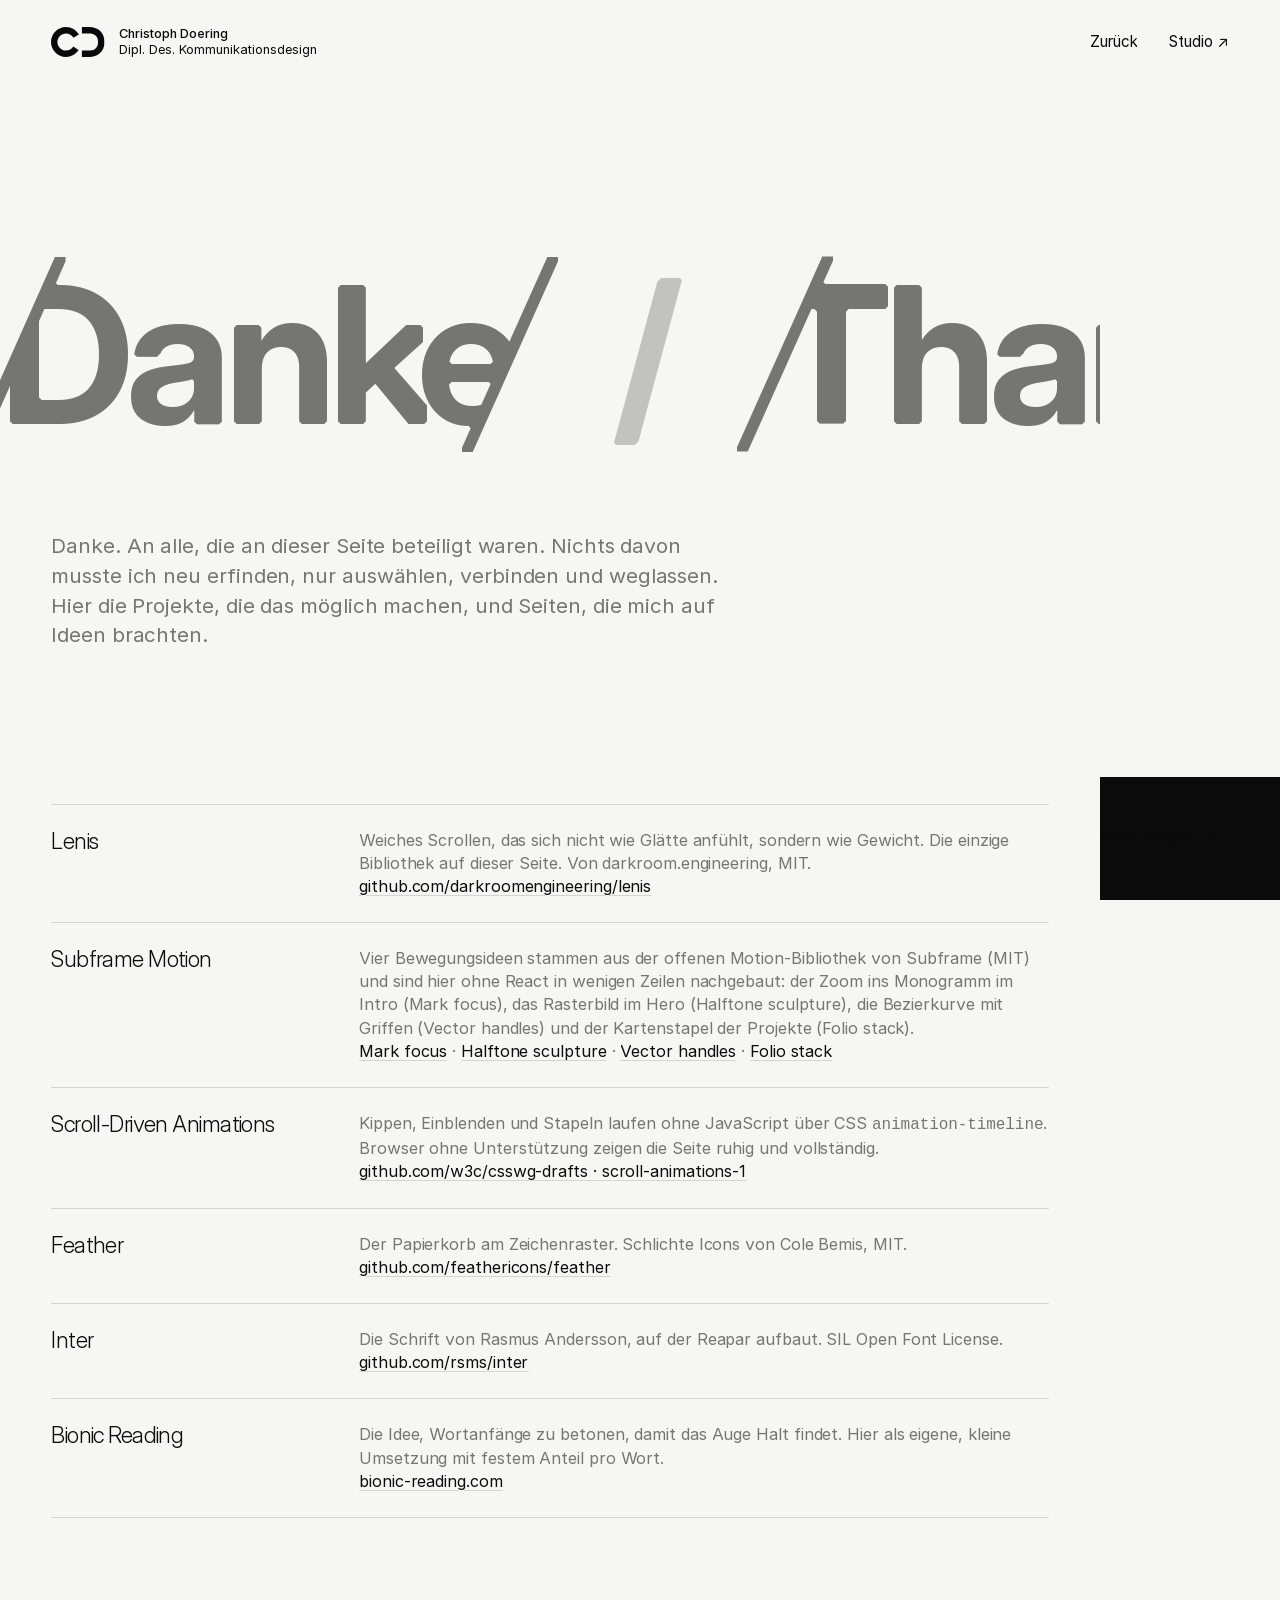
==== danke.html @ cfeb6ae7 "Web-Visitenkarte christophdoering.de: erster Stand Statische Seite mit Reapar (Display Bold/SemiBold" ====
<!doctype html>
<html lang="de">
<head>
  <meta charset="utf-8">
  <meta name="viewport" content="width=device-width, initial-scale=1">
  <title>Danke – Christoph Döring</title>
  <meta name="description" content="Werkzeuge, Bibliotheken und Inspiration hinter christophdoering.de.">
  <meta name="theme-color" content="#f6f6f3" media="(prefers-color-scheme: light)">
  <meta name="theme-color" content="#0b0b0b" media="(prefers-color-scheme: dark)">
  <link rel="stylesheet" href="css/fonts.css">
  <link rel="stylesheet" href="css/style.css">
</head>
<body>
  <svg class="defs"><symbol id="cd" viewBox="0 0 418 234"><path d="M173.371 151.906C161.615 170.936 140.637 183.671 116.699 183.671C79.9328 183.671 50.0132 153.706 50.0132 116.864C50.0132 80.0494 79.9328 50.0874 116.699 50.0874C141.711 50.0874 163.518 63.9612 174.933 84.3982L217.835 58.6279C197.64 23.6249 159.899 0 116.699 0C52.3485 0 0 52.4286 0 116.864C0 181.311 52.3485 233.737 116.699 233.737C157.965 233.737 194.266 212.185 215.04 179.739L173.371 151.906ZM417.392 116.864C417.392 197.606 358.778 233.737 300.682 233.737H241.079V183.671H300.682C320.728 183.671 367.381 177.171 367.381 116.864C367.381 56.59 320.728 50.0874 300.682 50.0874H241.079V0H300.682C358.778 0 417.392 36.1419 417.392 116.864Z" fill-rule="evenodd" clip-rule="evenodd"/></symbol></svg>

  <div class="cursor" aria-hidden="true"></div>

  <header class="top">
    <a class="mark" href="./"><svg class="logo" aria-hidden="true"><use href="#cd"/></svg><span class="wordmark"><b>Christoph Doering</b><br>Dipl. Des. Kommunikationsdesign</span></a>
    <nav aria-label="Hauptnavigation">
      <a class="lnk" href="./"><span data-text="Zurück">Zurück</span></a>
      <a class="lnk" href="https://kbdkf.de" rel="noopener"><span data-text="Studio ↗">Studio ↗</span></a>
    </nav>
  </header>

  <main class="page thanks">
    <h1 class="sr">Danke</h1>
    <div class="marquee" aria-hidden="true">
      <div class="track giant">
        <span>Danke</span><span>Thank you</span><span>Grazie</span><span>Merci</span><span>Gracias</span><span>Obrigado</span><span>Dank je</span><span>Tack</span>
      </div>
    </div>
    <p class="lede">Danke. An alle, die an dieser Seite beteiligt waren. Nichts davon musste ich neu erfinden, nur auswählen, verbinden und weglassen. Hier die Projekte, die das möglich machen, und Seiten, die mich auf Ideen brachten.</p>

    <ul class="credits">
      <li>
        <h3 class="thin">Lenis</h3>
        <div>
          <p>Weiches Scrollen, das sich nicht wie Glätte anfühlt, sondern wie Gewicht. Die einzige Bibliothek auf dieser Seite. Von darkroom.engineering, MIT.</p>
          <p><a class="u" href="https://github.com/darkroomengineering/lenis" rel="noopener">github.com/darkroomengineering/lenis</a></p>
        </div>
      </li>
      <li>
        <h3 class="thin">Subframe Motion</h3>
        <div>
          <p>Vier Bewegungsideen stammen aus der offenen Motion-Bibliothek von Subframe (MIT) und sind hier ohne React in wenigen Zeilen nachgebaut: der Zoom ins Monogramm im Intro (Mark focus), das Rasterbild im Hero (Halftone sculpture), die Bezierkurve mit Griffen (Vector handles) und der Kartenstapel der Projekte (Folio stack).</p>
          <p>
            <a class="u" href="https://www.subframe.com/motion/mark-focus" rel="noopener">Mark focus</a> ·
            <a class="u" href="https://www.subframe.com/motion/halftone-sculpture" rel="noopener">Halftone sculpture</a> ·
            <a class="u" href="https://www.subframe.com/motion/vector-handles" rel="noopener">Vector handles</a> ·
            <a class="u" href="https://www.subframe.com/motion/folio-stack" rel="noopener">Folio stack</a>
          </p>
        </div>
      </li>
      <li>
        <h3 class="thin">Scroll-Driven Animations</h3>
        <div>
          <p>Kippen, Einblenden und Stapeln laufen ohne JavaScript über CSS <code>animation-timeline</code>. Browser ohne Unterstützung zeigen die Seite ruhig und vollständig.</p>
          <p><a class="u" href="https://github.com/w3c/csswg-drafts/tree/main/scroll-animations-1" rel="noopener">github.com/w3c/csswg-drafts · scroll-animations-1</a></p>
        </div>
      </li>
      <li>
        <h3 class="thin">Feather</h3>
        <div>
          <p>Der Papierkorb am Zeichenraster. Schlichte Icons von Cole Bemis, MIT.</p>
          <p><a class="u" href="https://github.com/feathericons/feather" rel="noopener">github.com/feathericons/feather</a></p>
        </div>
      </li>
      <li>
        <h3 class="thin">Inter</h3>
        <div>
          <p>Die Schrift von Rasmus Andersson, auf der Reapar aufbaut. SIL Open Font License.</p>
          <p><a class="u" href="https://github.com/rsms/inter" rel="noopener">github.com/rsms/inter</a></p>
        </div>
      </li>
      <li>
        <h3 class="thin">Bionic Reading</h3>
        <div>
          <p>Die Idee, Wortanfänge zu betonen, damit das Auge Halt findet. Hier als eigene, kleine Umsetzung mit festem Anteil pro Wort.</p>
          <p><a class="u" href="https://bionic-reading.com" rel="noopener">bionic-reading.com</a></p>
        </div>
      </li>
    </ul>

  </main>

  <footer class="foot inv">
    <p class="line" style="padding-top: var(--gutter)"><span>© 2026 Christoph Döring</span><span><a class="u" href="https://kbdkf.de/impressum.html" rel="noopener">Impressum</a> · <a class="u" href="https://kbdkf.de/datenschutz.html" rel="noopener">Datenschutz</a></span></p>
  </footer>

  <script src="js/main.js"></script>
</body>
</html>
---- css/fonts.css ----
/* Reapar — Inter 4.1 mit abgekanteten Ecken, von Christoph Döring. SIL OFL 1.1 */

@font-face {
  font-family: "Reapar Display";
  font-weight: 700;
  font-display: swap;
  src: url("../fonts/ReaparDisplay-Bold.woff2") format("woff2");
}
@font-face {
  font-family: "Reapar Display";
  font-weight: 600;
  font-display: swap;
  src: url("../fonts/ReaparDisplay-SemiBold.woff2") format("woff2");
}
@font-face {
  font-family: "Reapar Display";
  font-weight: 300;
  font-display: swap;
  src: url("../fonts/ReaparDisplay-Light.woff2") format("woff2");
}
@font-face {
  font-family: "Reapar";
  font-weight: 400;
  font-display: swap;
  src: url("../fonts/Reapar-Regular.woff2") format("woff2");
}
@font-face {
  font-family: "Reapar";
  font-weight: 500;
  font-display: swap;
  src: url("../fonts/Reapar-Medium.woff2") format("woff2");
}
/* Uniwidth: alle Gewichte gleich breit, Gewichtswechsel ohne Umbruch */
@font-face {
  font-family: "Reapar Uniwidth";
  font-weight: 300;
  font-display: swap;
  src: url("../fonts/ReaparUniwidth-Light.woff2") format("woff2");
}
@font-face {
  font-family: "Reapar Uniwidth";
  font-weight: 700;
  font-display: swap;
  src: url("../fonts/ReaparUniwidth-Bold.woff2") format("woff2");
}
---- css/style.css ----
/* christophdoering.de — Schwarz, Weiß, Reapar. Hell und dunkel folgen dem System. */

:root {
  color-scheme: light dark;
  --ink: light-dark(#0b0b0b, #f2f2ee);
  --paper: light-dark(#f6f6f3, #0b0b0b);
  --mute: color-mix(in oklab, var(--ink) 55%, transparent);
  --line: color-mix(in oklab, var(--ink) 14%, transparent);
  --gutter: clamp(16px, 4vw, 56px);
  --block: clamp(80px, 12vw, 180px);
  --display: "Reapar Display", "Inter", system-ui, sans-serif;
  --text: "Reapar", "Inter", system-ui, sans-serif;
  --uni: "Reapar Uniwidth", "Reapar", "Inter", system-ui, sans-serif;
  --slash: "ss13" 1; /* Reapar: Schrägstrich am ersten und letzten Buchstaben */
  --ease: cubic-bezier(0.76, 0, 0.24, 1);
  --out: cubic-bezier(0.16, 1, 0.3, 1);
}

* { box-sizing: border-box; }
html { background: var(--paper); color: var(--ink); -webkit-text-size-adjust: 100%; }
html:has(.intro) { overflow: hidden; }

body {
  margin: 0;
  font: 400 clamp(16px, 1.1vw, 19px) / 1.45 var(--text);
  letter-spacing: -0.005em;
  font-feature-settings: "ss09" 1; /* Reapar: Quadrat-Enden */
  -webkit-font-smoothing: antialiased;
}
a { color: inherit; text-decoration: none; }
p, h1, h2, h3, ul { margin: 0; }
h1, h2, h3 { font-weight: 700; }
ul { padding: 0; list-style: none; }

/* Typo-Rollen */
.giant {
  font-family: var(--display);
  font-weight: 700;
  font-feature-settings: "ss09" 1, var(--slash);
  line-height: 0.88;
  letter-spacing: -0.045em;
}
.thin {
  font-family: var(--display);
  font-weight: 300;
  line-height: 1.05;
  letter-spacing: -0.025em;
}
.label { font-size: 0.85rem; color: var(--mute); margin-bottom: 1.5rem; }
.sr { position: absolute; width: 1px; height: 1px; overflow: hidden; clip-path: inset(50%); }
.u {
  text-decoration: underline 1px var(--line);
  text-underline-offset: 0.18em;
  transition: text-decoration-color 0.3s;
  &:hover { text-decoration-color: currentColor; }
}

main { position: relative; z-index: 1; background: var(--paper); }

/* Inverse Abschnitte */
.inv { background: var(--ink); color: var(--paper); }

/* Link mit Slide-Hover: Text hebt sich, Kopie rückt nach */
.lnk {
  display: inline-block; overflow: hidden; vertical-align: top;
  > span {
    position: relative; display: inline-block;
    transition: transform 0.5s var(--ease);
    &::after { content: attr(data-text); position: absolute; left: 0; top: 100%; }
  }
  &:hover > span { transform: translateY(-100%); }
}

/* Weich einblenden, scroll-gebunden */
@supports (animation-timeline: view()) {
  .rise {
    animation: rise linear both;
    animation-timeline: view();
    animation-range: entry 10% entry 60%;
  }
}
@keyframes rise { from { opacity: 0; translate: 0 20%; filter: blur(10px); } }
@keyframes blur-in { from { opacity: 0; translate: 0 20%; filter: blur(10px); } }
@keyframes drift { to { transform: translateX(var(--drift, -5%)); } }

/* ---------- Intro: Logo erscheint, dann Zoom in den Stamm des D (Mark Focus) ---------- */
.defs { position: absolute; width: 0; height: 0; }
.logo { display: block; fill: currentColor; aspect-ratio: 418 / 234; }
.intro {
  position: fixed; inset: 0; z-index: 50;
  display: grid; place-items: center;
  background: var(--ink); color: var(--paper);
  animation: intro-out 0.8s var(--ease) 2.7s both;
  .logo {
    width: clamp(140px, 32vw, 380px);
    transform-origin: center;
    animation: logo-in 1s var(--out) 0.2s both, logo-zoom 1.4s var(--ease) 2s both;
  }
}
@keyframes logo-in { from { opacity: 0; translate: 0 24px; } }
@keyframes logo-zoom { to { scale: 40; } }
@keyframes intro-out { to { opacity: 0; visibility: hidden; } }

/* ---------- Cursor ---------- */
.cursor {
  position: fixed; left: -7px; top: -7px; z-index: 60;
  width: 14px; height: 14px; border-radius: 50%;
  background: #fff; mix-blend-mode: difference;
  pointer-events: none; opacity: 0;
  translate: var(--x, 0) var(--y, 0);
  transition: scale 0.35s var(--ease), opacity 0.3s;
  &.is-on { opacity: 1; }
  &.is-link { scale: 4.5; }
  @media (hover: none), (pointer: coarse) { display: none; }
}

/* ---------- Kopf ---------- */
.top {
  position: fixed; z-index: 40; inset: 0 0 auto;
  display: flex; justify-content: space-between; align-items: center;
  padding: clamp(14px, 2vw, 28px) var(--gutter);
  mix-blend-mode: difference; color: #fff;
  .mark { display: flex; align-items: center; gap: 0.9em; }
  .logo { height: clamp(22px, 2.6vw, 30px); }
  .wordmark {
    font-size: 0.8rem; line-height: 1.25; letter-spacing: 0;
    animation: fade-in 0.8s var(--out) both, fade linear both; /* nach dem Intro ein, beim Scrollen aus */
    animation-timeline: auto, scroll();
    animation-range: normal, 0 300px;
    b { font-weight: 500; }
    @media (width < 640px) { display: none; }
  }
  nav { display: flex; gap: clamp(16px, 2.5vw, 40px); font-size: 0.95rem; }
}

/* ---------- Hero mit Halftone-Raster ---------- */
.hero {
  position: relative; isolation: isolate;
  min-height: 100svh;
  display: flex; flex-direction: column; justify-content: flex-end;
  padding: 0 var(--gutter) var(--gutter);
  perspective: 1200px;
  canvas { position: absolute; inset: 0; z-index: -1; width: 100%; height: 100%; }
  h1 {
    display: flex; flex-direction: column; align-items: flex-start;
    transform-origin: 50% 100%;
    > .giant { font-size: clamp(2.8rem, 10vw, 13rem); line-height: 1; }
    > .giant + .giant { padding-left: 0.42em; --drift: 5%; }
    .hero__name {
      font: 300 clamp(1.4rem, 2.6vw, 2.6rem) / 1.1 var(--display);
      letter-spacing: -0.02em; margin-bottom: 0.6em;
    }
  }
  .line { animation: blur-in 1s cubic-bezier(0.215, 0.61, 0.355, 1) calc(var(--d, 0s) + var(--i) * 0.1s) both; }
  @supports (animation-timeline: view()) {
    h1 > .giant {
      animation: blur-in 1s cubic-bezier(0.215, 0.61, 0.355, 1) calc(var(--d, 0s) + var(--i) * 0.1s) both, drift linear both;
      animation-timeline: auto, view();
      animation-range: normal, exit 0% exit 100%;
    }
  }
  .meta {
    display: flex; justify-content: space-between; align-items: flex-end;
    margin-top: clamp(24px, 4vw, 56px); padding-top: 1rem;
    border-top: 1px solid var(--line); color: var(--mute);
    .label { margin: 0; }
  }
  @supports (animation-timeline: view()) {
    h1 { animation: tilt linear both; }
    .meta { animation: fade linear both; }
    h1, .meta { animation-timeline: view(); animation-range: exit 0% exit 100%; }
  }
}
html:has(.intro) .hero .line { --d: 2.6s; }
html:has(.intro) .wordmark { animation-delay: 3.2s; }
@keyframes fade-in { from { opacity: 0; } }
@keyframes tilt { to { transform: rotateX(38deg) translate3d(0, -60px, -200px); opacity: 0; } }
@keyframes fade { 60%, to { opacity: 0; } }

/* ---------- Lesetext: Wörter werden aktiv, Wortanfänge fett (Bionic) ---------- */
.reading {
  height: 220vh;
  > div {
    position: sticky; top: 0; min-height: 100svh;
    display: grid; place-items: center; padding: 0 var(--gutter);
  }
  p {
    font: 300 clamp(1.5rem, 3.6vw, 3.6rem) / 1.18 var(--uni);
    letter-spacing: -0.02em; max-width: 24em; text-wrap: pretty;
  }
  .word { display: inline-block; opacity: 0.22; transition: opacity 0.4s; }
  .word b { font-weight: 300; }
  .word.is-on { opacity: 1; b { font-weight: 700; } }
}

/* ---------- Zwei Rollen ---------- */
.roles {
  display: grid; grid-template-columns: repeat(auto-fit, minmax(min(100%, 380px), 1fr));
  gap: clamp(40px, 6vw, 120px);
  padding: var(--block) var(--gutter);
  border-top: 1px solid var(--line);
  h2 { font-size: clamp(1.7rem, 3.2vw, 3.2rem); margin-bottom: 1.25rem; }
  p:not(.label) { max-width: 36em; color: var(--mute); }
}

/* ---------- Folio-Stapel: Karten bleiben kleben und treten zurück ---------- */
.folios {
  padding: var(--block) var(--gutter) 0;
  > h2 { font-size: clamp(3rem, 10vw, 11rem); margin-bottom: clamp(40px, 6vw, 90px); }
  .slot { height: 120vh; view-timeline: --slot block; }
  .slot:last-child { height: auto; padding-bottom: var(--block); }
  .folio {
    position: sticky; top: 10vh;
    min-height: 80vh;
    display: grid; grid-template-rows: auto 1fr auto;
    gap: 2rem; padding: clamp(24px, 3vw, 48px);
    background: var(--paper); color: var(--ink);
    border: 1px solid var(--line);
    transform-origin: 50% 0;
    .num { font-size: 0.78rem; color: var(--mute); }
    h3 { font-size: clamp(2.4rem, 7vw, 7rem); align-self: end; }
    p:not(.num):not(.tags) { max-width: 30em; color: var(--mute); font-size: clamp(1rem, 1.4vw, 1.3rem); }
    .tags { font-size: 0.85rem; color: var(--mute); }
    footer { display: flex; justify-content: space-between; align-items: end; gap: 2rem; flex-wrap: wrap; }
  }
  @supports (animation-timeline: view()) {
    .slot:not(:last-child) .folio {
      animation: recede linear both;
      animation-timeline: --slot;
      animation-range: exit 0% exit 100%;
    }
  }
}
@keyframes recede { to { scale: 0.92; opacity: 0.2; filter: blur(2px); } }

/* ---------- Leistungen und Expertise: Wörter als Tabs, immer ein Beispiel sichtbar ---------- */
.skills {
  padding: var(--block) var(--gutter);
  .tabs {
    display: flex; flex-wrap: wrap; gap: 0.2em 0.5em;
    font: 600 clamp(1.8rem, 4vw, 4.5rem) / 1.05 var(--display);
    letter-spacing: -0.03em;
    li + li::before { content: "/"; margin-right: 0.5em; color: var(--line); }
    button {
      all: unset; cursor: pointer; color: var(--mute); transition: color 0.3s;
      &:hover, &:focus-visible { color: var(--ink); }
      &[aria-selected="true"] { color: var(--ink); }
    }
  }
  .panel {
    display: grid; grid-template-columns: repeat(auto-fit, minmax(min(100%, 360px), 1fr));
    gap: var(--gutter); align-items: start;
    margin-top: clamp(32px, 5vw, 72px); padding-top: 1.5rem; border-top: 1px solid var(--line);
    p { max-width: 32em; color: var(--mute); font-size: clamp(1rem, 1.4vw, 1.3rem); }
    small { display: block; margin-top: 1.5rem; font-size: 0.85rem; }
    &[hidden] { display: none; }
  }
  .sample { position: relative; aspect-ratio: 1; max-width: 480px; }
  .sample > svg { width: 100%; height: 100%; display: block; touch-action: none; overflow: visible; }
  /* Bezier (Vector handles) */
  .path { fill: none; stroke: currentColor; stroke-width: 10; stroke-linecap: square; }
  .arm { stroke: var(--mute); stroke-width: 1; stroke-dasharray: 3 3; }
  .anchor { fill: currentColor; }
  .handle {
    fill: var(--paper); stroke: currentColor; stroke-width: 1.5; cursor: grab; transition: r 0.2s;
    &:hover, &:focus-visible { r: 14; outline: none; }
    &:active { cursor: grabbing; }
  }
  /* Zeichenraster */
  .grid {
    .cell { fill: none; stroke: var(--line); stroke-width: 0.75; }
    .stroke { fill: none; stroke: currentColor; stroke-width: 1.25; stroke-linecap: square; stroke-linejoin: miter; }
    .dot { fill: var(--paper); stroke: var(--mute); stroke-width: 0.75; cursor: crosshair; transition: r 0.15s; r: 2.2; }
    .dot:hover { r: 4; stroke: currentColor; }
    .dot.on { fill: currentColor; stroke: currentColor; }
    .dot.arc { fill: var(--paper); stroke: currentColor; stroke-width: 1.5; }
  }
  .clear {
    position: absolute; right: 0; top: -44px; width: 36px; height: 36px; padding: 8px;
    background: none; border: 0; color: var(--mute); cursor: pointer;
    &:hover { color: var(--ink); }
  }
}

/* ---------- Kontakt ---------- */
.contact {
  padding: var(--block) var(--gutter);
  border-top: 1px solid var(--line);
  .mail {
    display: inline-block;
    font-feature-settings: "ss09" 1; /* ohne Schrägstriche, sonst zerfällt die Adresse */
    font-size: clamp(2.4rem, 9vw, 10rem);
    overflow-wrap: anywhere; transition: opacity 0.3s;
    &:hover { opacity: 0.5; }
  }
  .more { margin-top: 2rem; color: var(--mute); }
}

/* ---------- Fuß mit Riesenlauftypo ---------- */
.marquee { overflow: hidden; padding: clamp(40px, 6vw, 100px) 0 clamp(24px, 3vw, 48px); }
.track {
  display: flex; gap: 0.5em; width: max-content;
  font-size: clamp(4rem, 15vw, 17rem);
  line-height: 1.3; /* Schrägstriche ragen über Versalhöhe und unter die Grundlinie */
  white-space: nowrap;
  animation: marquee 48s linear infinite;
  > * { opacity: 0.35; transition: opacity 0.3s; }
  a:hover { opacity: 1; }
  > *::after { content: "/"; margin-left: 0.5em; opacity: 0.4; }
}
.marquee:hover .track { animation-play-state: paused; }
.foot {
  position: sticky; bottom: 0; z-index: 0; /* liegt hinter der Seite, die darüber wegscrollt */
  overflow: hidden; padding-bottom: var(--gutter);
  .line {
    padding: 0 var(--gutter); font-size: 0.85rem; color: var(--mute);
    display: flex; justify-content: space-between; flex-wrap: wrap; gap: 1rem;
  }
}
@keyframes marquee { to { translate: -50% 0; } }

/* ---------- Danke-Seite ---------- */
.thanks .marquee { margin: 0 calc(-1 * var(--gutter)) clamp(24px, 4vw, 56px); padding: 0; color: var(--mute); .track > * { opacity: 1; } }
.page {
  padding: clamp(120px, 18vw, 240px) var(--gutter) var(--block); max-width: 1100px;
  h1 { font-size: clamp(3rem, 12vw, 12rem); margin-bottom: clamp(40px, 6vw, 90px); }
  .lede { font-size: clamp(1.1rem, 1.6vw, 1.4rem); max-width: 34em; color: var(--mute); margin-bottom: var(--block); }
  h2 { font-size: clamp(1.6rem, 3vw, 2.6rem); margin: var(--block) 0 1.5rem; }
  .credits li {
    display: grid; grid-template-columns: minmax(160px, 0.4fr) 1fr; gap: 1rem 2rem;
    padding: 1.5rem 0; border-top: 1px solid var(--line);
    &:last-child { border-bottom: 1px solid var(--line); }
    @media (width < 600px) { grid-template-columns: 1fr; }
  }
  .credits h3 { font-size: 1.4rem; }
  .credits p { color: var(--mute); }
  .credits a.u { color: var(--ink); }
}

/* Testknopf: Intro erneut abspielen (vor dem Livegang entfernen) */
.dev {
  position: fixed; right: 0; top: 50%; translate: 0 -50%; z-index: 45;
  padding: 0.5em 0.9em; font: 500 0.8rem var(--text);
  background: var(--ink); color: var(--paper); border: 0; cursor: pointer; opacity: 0.6;
  &:hover { opacity: 1; }
}

/* ---------- Bewegung reduzieren ---------- */
@media (prefers-reduced-motion: reduce) {
  *, *::before, *::after { animation-duration: 0.01ms !important; animation-delay: 0s !important; transition: none !important; }
  .intro { display: none; }
  .reading { height: auto; .word { opacity: 1; b { font-weight: 700; } } }
  .track { flex-wrap: wrap; width: auto; white-space: normal; padding: 0 var(--gutter); > * { opacity: 1; } }
  .hero canvas { display: none; }
}
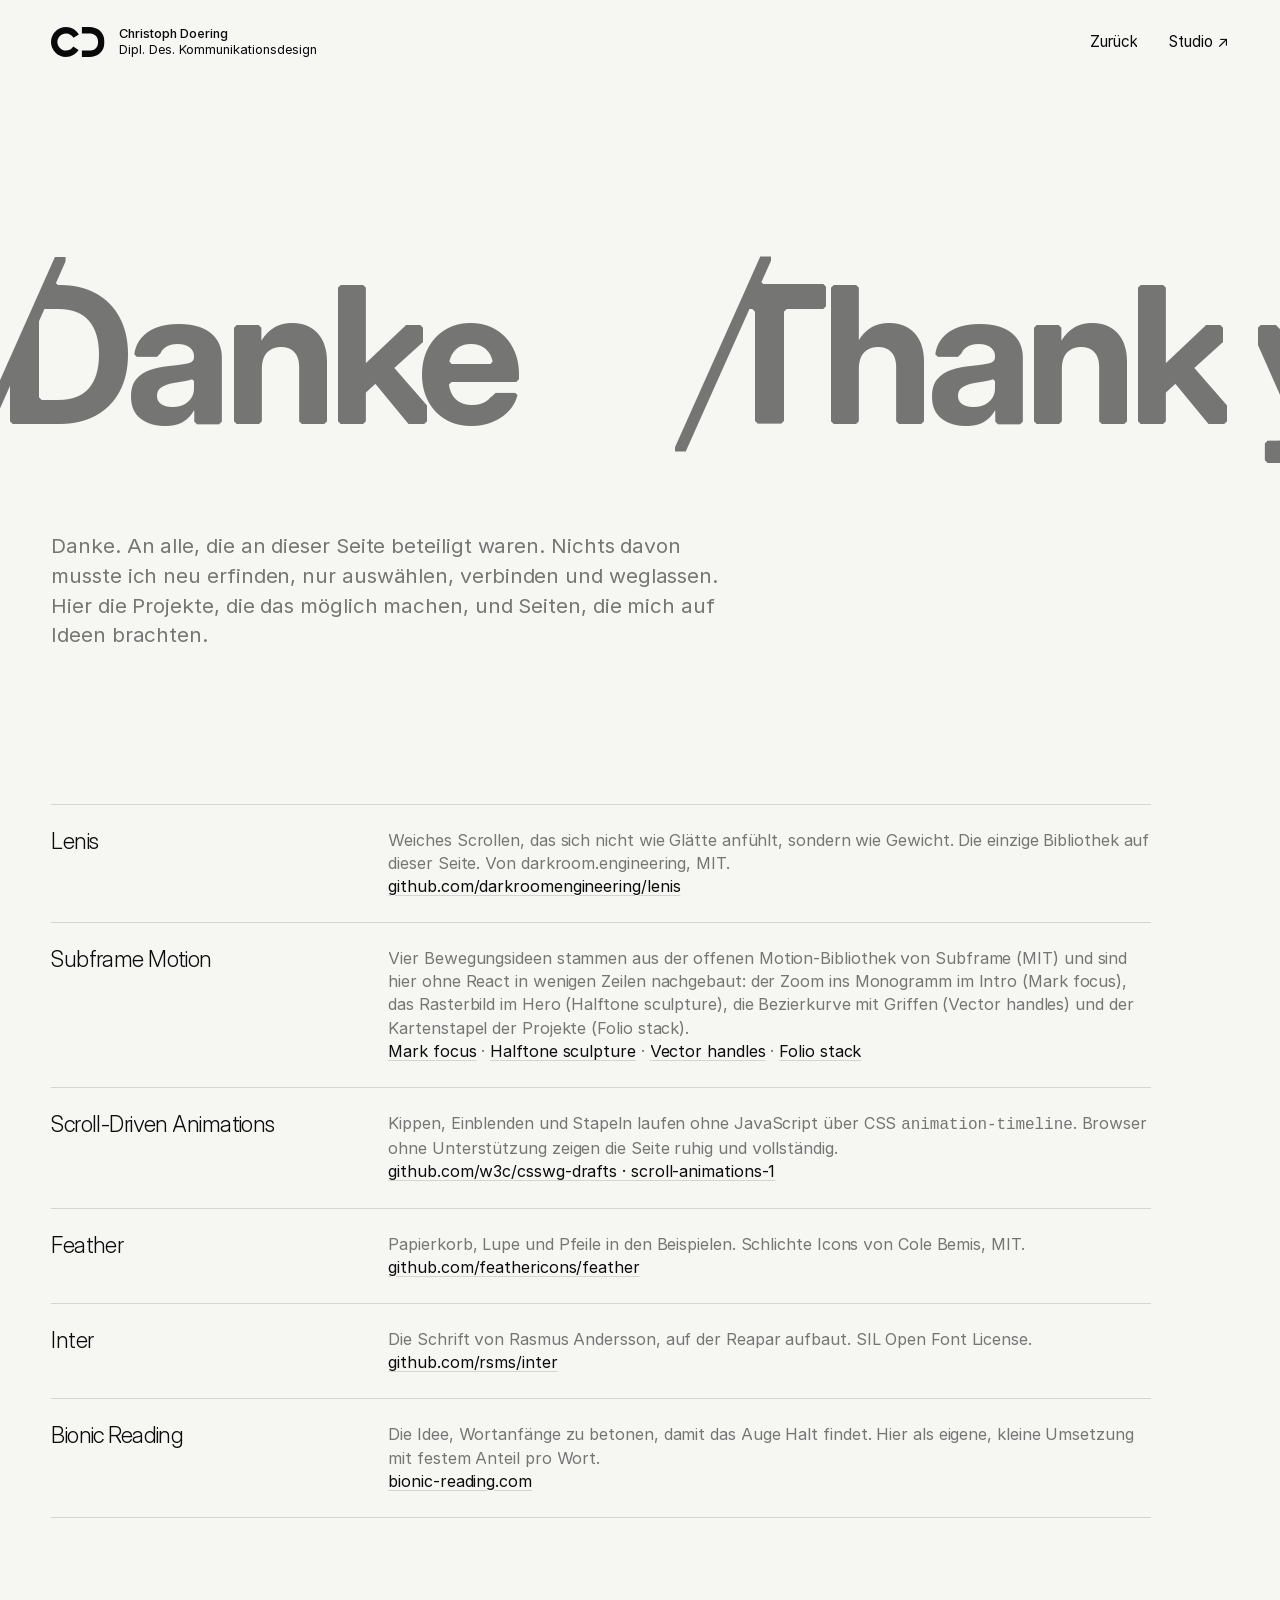
==== commit 570a8e9f: "Leistungen: interaktive Filterleiste als Beispiel für Interfaces und Websites Schalter Web/UI folgt " ====
--- a/danke.html
+++ b/danke.html
@@ -62,7 +62,7 @@
       <li>
         <h3 class="thin">Feather</h3>
         <div>
-          <p>Der Papierkorb am Zeichenraster. Schlichte Icons von Cole Bemis, MIT.</p>
+          <p>Papierkorb, Lupe und Pfeile in den Beispielen. Schlichte Icons von Cole Bemis, MIT.</p>
           <p><a class="u" href="https://github.com/feathericons/feather" rel="noopener">github.com/feathericons/feather</a></p>
         </div>
       </li>
--- a/css/style.css
+++ b/css/style.css
@@ -29,6 +29,10 @@
 }
 a { color: inherit; text-decoration: none; }
 p, h1, h2, h3, ul { margin: 0; }
+/* Keine Schusterjungen und Hurenkinder: kein einzelnes Wort in der letzten Zeile,
+   Überschriften ausgewogen umbrechen, im Druck mindestens zwei Zeilen zusammen */
+p, li, small { text-wrap: pretty; orphans: 2; widows: 2; }
+h1, h2, h3 { text-wrap: balance; }
 h1, h2, h3 { font-weight: 700; }
 ul { padding: 0; list-style: none; }
 
@@ -90,15 +94,17 @@
   position: fixed; inset: 0; z-index: 50;
   display: grid; place-items: center;
   background: var(--ink); color: var(--paper);
-  animation: intro-out 0.8s var(--ease) 2.7s both;
+  animation: intro-out 0.5s var(--ease) 3.15s both; /* erst wenn die helle Fläche alles deckt */
   .logo {
     width: clamp(140px, 32vw, 380px);
-    transform-origin: center;
+    /* Dreh- und Zoompunkt liegt im oberen Balken des D (gefüllt). Die Marke wandert beim Zoom so,
+       dass dieser Punkt in der Bildmitte landet: am Ende ist der ganze Viewport helle Fläche. */
+    transform-origin: 64.6% 10.7%;
     animation: logo-in 1s var(--out) 0.2s both, logo-zoom 1.4s var(--ease) 2s both;
   }
 }
 @keyframes logo-in { from { opacity: 0; translate: 0 24px; } }
-@keyframes logo-zoom { to { scale: 40; } }
+@keyframes logo-zoom { to { translate: -14.6% 39.3%; rotate: 90deg; scale: 45; } }
 @keyframes intro-out { to { opacity: 0; visibility: hidden; } }
 
 /* ---------- Cursor ---------- */
@@ -135,15 +141,16 @@
 
 /* ---------- Hero mit Halftone-Raster ---------- */
 .hero {
-  position: relative; isolation: isolate;
-  min-height: 100svh;
-  display: flex; flex-direction: column; justify-content: flex-end;
-  padding: 0 var(--gutter) var(--gutter);
-  perspective: 1200px;
+  height: 150svh; /* Bühne steht eine halbe Bildschirmhöhe lang; das Raster löst sich über eine ganze auf */
+  view-timeline: --hero block;
+  .hero__stage {
+    position: sticky; top: 0; height: 100svh; isolation: isolate;
+    display: flex; flex-direction: column; justify-content: flex-end;
+    padding: 0 var(--gutter) var(--gutter);
+  }
   canvas { position: absolute; inset: 0; z-index: -1; width: 100%; height: 100%; }
   h1 {
     display: flex; flex-direction: column; align-items: flex-start;
-    transform-origin: 50% 100%;
     > .giant { font-size: clamp(2.8rem, 10vw, 13rem); line-height: 1; }
     > .giant + .giant { padding-left: 0.42em; --drift: 5%; }
     .hero__name {
@@ -155,26 +162,16 @@
   @supports (animation-timeline: view()) {
     h1 > .giant {
       animation: blur-in 1s cubic-bezier(0.215, 0.61, 0.355, 1) calc(var(--d, 0s) + var(--i) * 0.1s) both, drift linear both;
-      animation-timeline: auto, view();
-      animation-range: normal, exit 0% exit 100%;
-    }
-  }
-  .meta {
-    display: flex; justify-content: space-between; align-items: flex-end;
-    margin-top: clamp(24px, 4vw, 56px); padding-top: 1rem;
-    border-top: 1px solid var(--line); color: var(--mute);
-    .label { margin: 0; }
-  }
-  @supports (animation-timeline: view()) {
-    h1 { animation: tilt linear both; }
-    .meta { animation: fade linear both; }
-    h1, .meta { animation-timeline: view(); animation-range: exit 0% exit 100%; }
+      animation-timeline: auto, --hero;
+      animation-range: normal, contain 0% contain 100%;
+    }
+    h1 { animation: blur-out linear both; animation-timeline: --hero; animation-range: contain 0% contain 90%; }
   }
 }
 html:has(.intro) .hero .line { --d: 2.6s; }
 html:has(.intro) .wordmark { animation-delay: 3.2s; }
 @keyframes fade-in { from { opacity: 0; } }
-@keyframes tilt { to { transform: rotateX(38deg) translate3d(0, -60px, -200px); opacity: 0; } }
+@keyframes blur-out { to { opacity: 0; filter: blur(14px); } }
 @keyframes fade { 60%, to { opacity: 0; } }
 
 /* ---------- Lesetext: Wörter werden aktiv, Wortanfänge fett (Bionic) ---------- */
@@ -186,7 +183,7 @@
   }
   p {
     font: 300 clamp(1.5rem, 3.6vw, 3.6rem) / 1.18 var(--uni);
-    letter-spacing: -0.02em; max-width: 24em; text-wrap: pretty;
+    letter-spacing: -0.02em; max-width: 24em;
   }
   .word { display: inline-block; opacity: 0.22; transition: opacity 0.4s; }
   .word b { font-weight: 300; }
@@ -237,10 +234,10 @@
 .skills {
   padding: var(--block) var(--gutter);
   .tabs {
-    display: flex; flex-wrap: wrap; gap: 0.2em 0.5em;
+    display: flex; flex-wrap: wrap; gap: 0.2em 0.8em;
     font: 600 clamp(1.8rem, 4vw, 4.5rem) / 1.05 var(--display);
     letter-spacing: -0.03em;
-    li + li::before { content: "/"; margin-right: 0.5em; color: var(--line); }
+    button span { font-feature-settings: "ss09" 1, "ss10" 1; } /* Schrägstrich nur im ersten Wort */
     button {
       all: unset; cursor: pointer; color: var(--mute); transition: color 0.3s;
       &:hover, &:focus-visible { color: var(--ink); }
@@ -275,6 +272,56 @@
     .dot.on { fill: currentColor; stroke: currentColor; }
     .dot.arc { fill: var(--paper); stroke: currentColor; stroke-width: 1.5; }
   }
+  /* Filterleiste: echte Formularelemente, Zurücksetzen über den Browser */
+  .ui {
+    aspect-ratio: auto; max-width: 560px; display: grid; gap: 0.9rem;
+    font-size: 0.85rem; font-weight: 500; accent-color: var(--ink);
+    .row { display: flex; flex-wrap: wrap; align-items: center; gap: 0.6rem; }
+    .row > * { min-height: 2.4rem; }
+    input, select, button { font: inherit; color: inherit; background: none; border: 1px solid var(--line); border-radius: 999px; }
+    input:focus-visible, select:focus-visible, button:focus-visible { outline: 1px solid currentColor; outline-offset: 2px; }
+    .switch {
+      display: flex; align-items: center; gap: 0.5rem; cursor: pointer;
+      input { appearance: none; margin: 0; width: 2.8rem; height: 1.5rem; position: relative; border-color: var(--mute); cursor: pointer;
+        &::before { content: ""; position: absolute; inset: 3px auto 3px 3px; aspect-ratio: 1; border-radius: 50%; background: currentColor; transition: translate 0.3s var(--out); }
+        &:checked::before { translate: 1.3rem 0; }
+      }
+      span { transition: color 0.3s; }
+      &:has(:checked) span:first-child, &:not(:has(:checked)) span:last-child { color: var(--mute); }
+    }
+    .search { flex: 1 1 10rem; position: relative; display: block;
+      input { width: 100%; padding: 0.55rem 2.4rem 0.55rem 1rem; }
+      svg { position: absolute; right: 0.9rem; top: 50%; translate: 0 -50%; width: 1rem; pointer-events: none; }
+    }
+    .sel { flex: 1 1 8rem; position: relative; display: block;
+      select { appearance: none; width: 100%; padding: 0.55rem 2.2rem 0.55rem 1rem; cursor: pointer; }
+      svg { position: absolute; right: 0.8rem; top: 50%; translate: 0 -50%; width: 1rem; pointer-events: none; }
+    }
+    .chips > span { color: var(--mute); min-height: 0; }
+    .chip { min-height: 0; cursor: pointer;
+      input { position: absolute; opacity: 0; }
+      span { display: inline-block; padding: 0.4rem 0.9rem; border: 1px solid var(--line); border-radius: 999px; transition: background 0.2s, color 0.2s; }
+      &:hover span { border-color: var(--mute); }
+      &:has(:checked) span { background: var(--ink); color: var(--paper); border-color: var(--ink); }
+      &:has(:focus-visible) span { outline: 1px solid currentColor; outline-offset: 2px; }
+    }
+    .range { display: flex; align-items: center; gap: 0.6rem; flex: 1 1 12rem; }
+    .pill {
+      flex: 1; display: grid; grid-template-columns: 2.2rem 1fr 2.2rem; align-items: center;
+      height: 2.4rem; border: 1px solid var(--line); border-radius: 999px; padding: 0 0.3rem;
+      output { text-align: center; }
+      .bar, input { grid-area: 1 / 2; width: 100%; }
+      .bar { height: 2px; background: var(--line); position: relative;
+        &::before { content: ""; position: absolute; inset: 0 calc(100% - var(--b, 100%)) 0 var(--a, 0%); background: currentColor; }
+      }
+      input { appearance: none; margin: 0; height: 100%; border: 0; pointer-events: none;
+        &::-webkit-slider-thumb { appearance: none; width: 14px; height: 14px; border-radius: 50%; background: var(--ink); border: 2px solid var(--paper); pointer-events: auto; cursor: grab; }
+        &::-moz-range-thumb { width: 10px; height: 10px; border-radius: 50%; background: var(--ink); border: 2px solid var(--paper); pointer-events: auto; cursor: grab; }
+        &:active::-webkit-slider-thumb { cursor: grabbing; }
+      }
+    }
+    [type="reset"] { padding: 0.55rem 1rem; cursor: pointer; transition: border-color 0.2s; &:hover { border-color: var(--ink); } }
+  }
   .clear {
     position: absolute; right: 0; top: -44px; width: 36px; height: 36px; padding: 8px;
     background: none; border: 0; color: var(--mute); cursor: pointer;
@@ -299,14 +346,14 @@
 /* ---------- Fuß mit Riesenlauftypo ---------- */
 .marquee { overflow: hidden; padding: clamp(40px, 6vw, 100px) 0 clamp(24px, 3vw, 48px); }
 .track {
-  display: flex; gap: 0.5em; width: max-content;
+  display: flex; gap: 1em; width: max-content;
   font-size: clamp(4rem, 15vw, 17rem);
+  font-feature-settings: "ss09" 1, "ss10" 1; /* Schrägstrich durch die Versalien, keine Trenner */
   line-height: 1.3; /* Schrägstriche ragen über Versalhöhe und unter die Grundlinie */
   white-space: nowrap;
-  animation: marquee 48s linear infinite;
+  animation: marquee 22s linear infinite;
   > * { opacity: 0.35; transition: opacity 0.3s; }
   a:hover { opacity: 1; }
-  > *::after { content: "/"; margin-left: 0.5em; opacity: 0.4; }
 }
 .marquee:hover .track { animation-play-state: paused; }
 .foot {
@@ -322,7 +369,8 @@
 /* ---------- Danke-Seite ---------- */
 .thanks .marquee { margin: 0 calc(-1 * var(--gutter)) clamp(24px, 4vw, 56px); padding: 0; color: var(--mute); .track > * { opacity: 1; } }
 .page {
-  padding: clamp(120px, 18vw, 240px) var(--gutter) var(--block); max-width: 1100px;
+  padding: clamp(120px, 18vw, 240px) var(--gutter) var(--block);
+  > :not(.marquee) { max-width: 1100px; } /* main bleibt volle Breite, sonst scheint der Fuß durch */
   h1 { font-size: clamp(3rem, 12vw, 12rem); margin-bottom: clamp(40px, 6vw, 90px); }
   .lede { font-size: clamp(1.1rem, 1.6vw, 1.4rem); max-width: 34em; color: var(--mute); margin-bottom: var(--block); }
   h2 { font-size: clamp(1.6rem, 3vw, 2.6rem); margin: var(--block) 0 1.5rem; }
@@ -351,5 +399,4 @@
   .intro { display: none; }
   .reading { height: auto; .word { opacity: 1; b { font-weight: 700; } } }
   .track { flex-wrap: wrap; width: auto; white-space: normal; padding: 0 var(--gutter); > * { opacity: 1; } }
-  .hero canvas { display: none; }
-}
+}
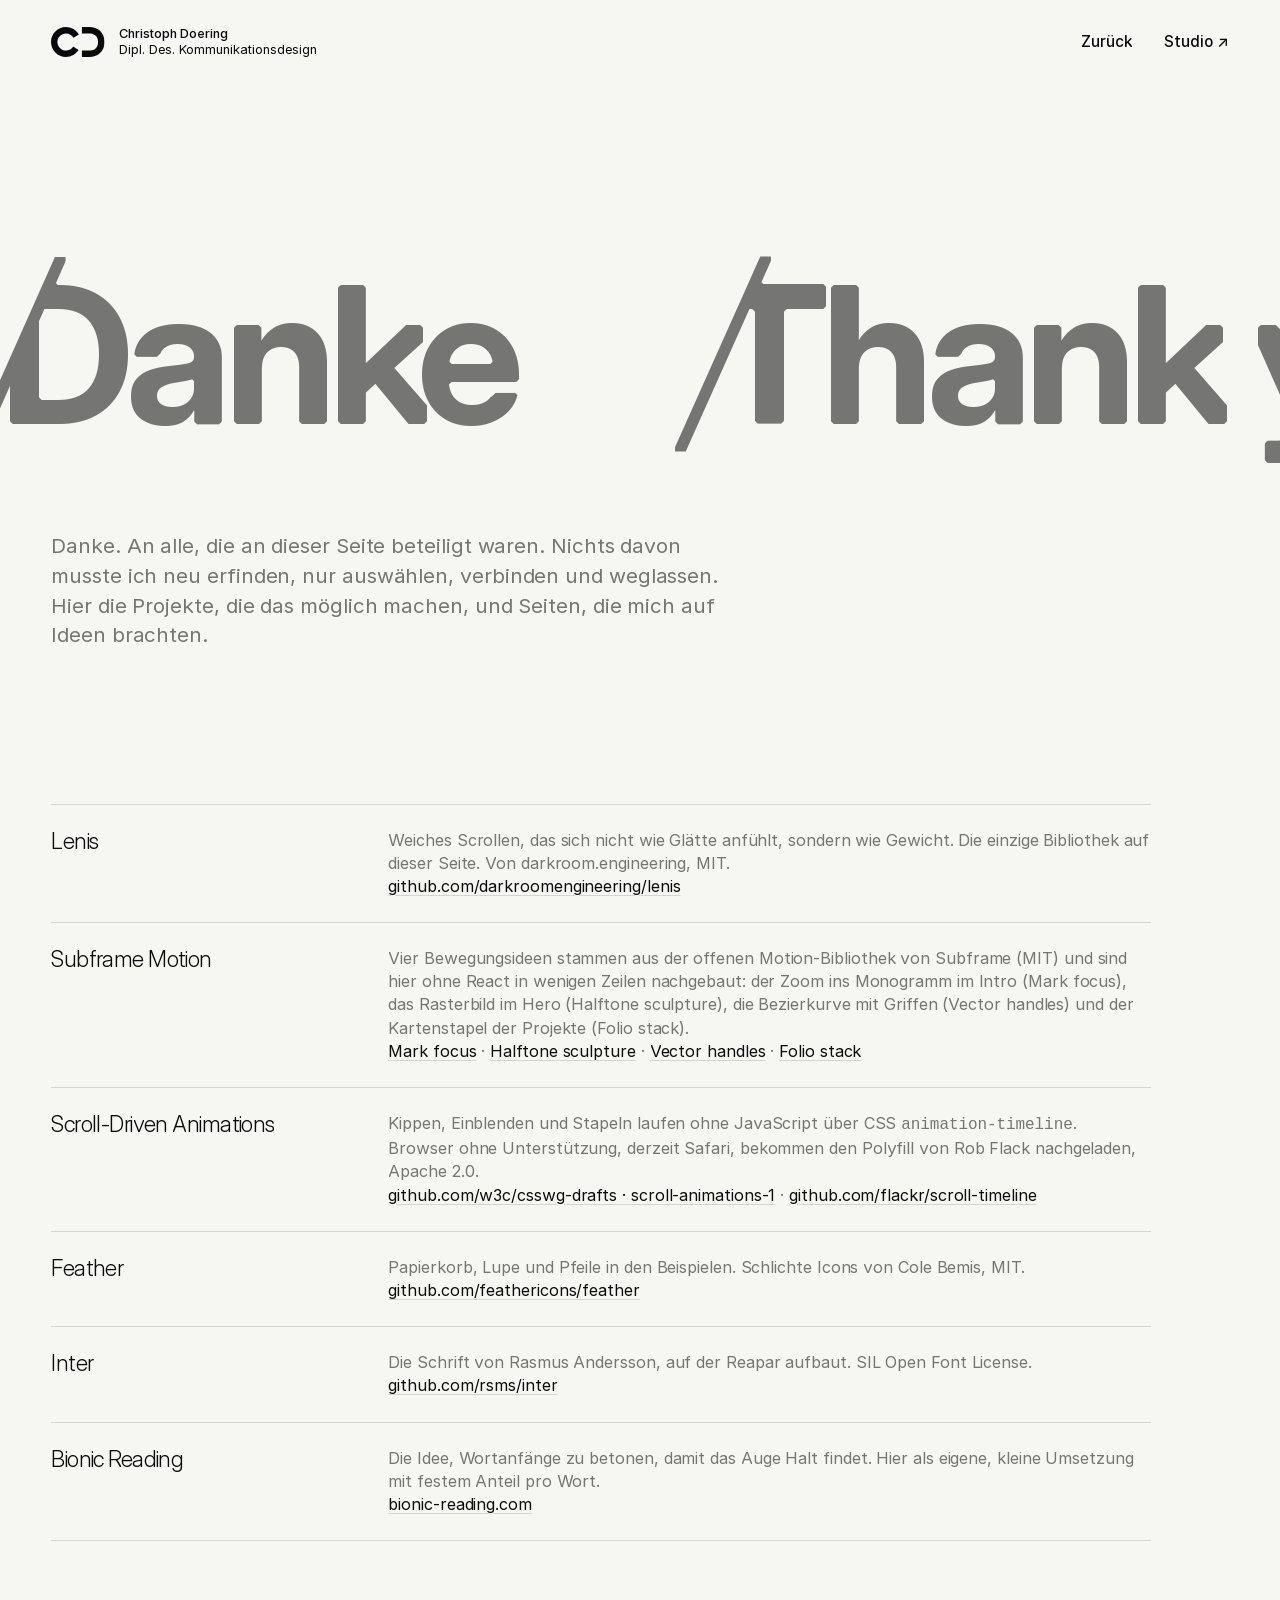
==== commit 356a1357: "Scroll-Effekte auch in Safari: Polyfill flackr/scroll-timeline nur bei Bedarf Alle Scroll-Timelines " ====
--- a/danke.html
+++ b/danke.html
@@ -55,8 +55,8 @@
       <li>
         <h3 class="thin">Scroll-Driven Animations</h3>
         <div>
-          <p>Kippen, Einblenden und Stapeln laufen ohne JavaScript über CSS <code>animation-timeline</code>. Browser ohne Unterstützung zeigen die Seite ruhig und vollständig.</p>
-          <p><a class="u" href="https://github.com/w3c/csswg-drafts/tree/main/scroll-animations-1" rel="noopener">github.com/w3c/csswg-drafts · scroll-animations-1</a></p>
+          <p>Kippen, Einblenden und Stapeln laufen ohne JavaScript über CSS <code>animation-timeline</code>. Browser ohne Unterstützung, derzeit Safari, bekommen den Polyfill von Rob Flack nachgeladen, Apache 2.0.</p>
+          <p><a class="u" href="https://github.com/w3c/csswg-drafts/tree/main/scroll-animations-1" rel="noopener">github.com/w3c/csswg-drafts · scroll-animations-1</a> · <a class="u" href="https://github.com/flackr/scroll-timeline" rel="noopener">github.com/flackr/scroll-timeline</a></p>
         </div>
       </li>
       <li>
--- a/css/fonts.css
+++ b/css/fonts.css
@@ -1,45 +1,47 @@
-/* Reapar — Inter 4.1 mit abgekanteten Ecken, von Christoph Döring. SIL OFL 1.1 */
+/* Reapar — Inter 4.1 mit abgekanteten Ecken, von Christoph Döring. SIL OFL 1.1.
+   Quadrat-Enden (ss09) sind in diesen Dateien Standard: fonts/ss09-standard.py hängt das Stilset
+   in ccmp und calt, nach jedem Neubau der Fonts erneut ausführen (braucht fonttools und brotli). */
 
 @font-face {
   font-family: "Reapar Display";
   font-weight: 700;
   font-display: swap;
-  src: url("../fonts/ReaparDisplay-Bold.woff2") format("woff2");
+  src: url("../fonts/ReaparDisplay-Bold.woff2?v=2") format("woff2");
 }
 @font-face {
   font-family: "Reapar Display";
   font-weight: 600;
   font-display: swap;
-  src: url("../fonts/ReaparDisplay-SemiBold.woff2") format("woff2");
+  src: url("../fonts/ReaparDisplay-SemiBold.woff2?v=2") format("woff2");
 }
 @font-face {
   font-family: "Reapar Display";
   font-weight: 300;
   font-display: swap;
-  src: url("../fonts/ReaparDisplay-Light.woff2") format("woff2");
+  src: url("../fonts/ReaparDisplay-Light.woff2?v=2") format("woff2");
 }
 @font-face {
   font-family: "Reapar";
   font-weight: 400;
   font-display: swap;
-  src: url("../fonts/Reapar-Regular.woff2") format("woff2");
+  src: url("../fonts/Reapar-Regular.woff2?v=2") format("woff2");
 }
 @font-face {
   font-family: "Reapar";
   font-weight: 500;
   font-display: swap;
-  src: url("../fonts/Reapar-Medium.woff2") format("woff2");
+  src: url("../fonts/Reapar-Medium.woff2?v=2") format("woff2");
 }
 /* Uniwidth: alle Gewichte gleich breit, Gewichtswechsel ohne Umbruch */
 @font-face {
   font-family: "Reapar Uniwidth";
   font-weight: 300;
   font-display: swap;
-  src: url("../fonts/ReaparUniwidth-Light.woff2") format("woff2");
+  src: url("../fonts/ReaparUniwidth-Light.woff2?v=2") format("woff2");
 }
 @font-face {
   font-family: "Reapar Uniwidth";
   font-weight: 700;
   font-display: swap;
-  src: url("../fonts/ReaparUniwidth-Bold.woff2") format("woff2");
+  src: url("../fonts/ReaparUniwidth-Bold.woff2?v=2") format("woff2");
 }
--- a/css/style.css
+++ b/css/style.css
@@ -75,13 +75,13 @@
   &:hover > span { transform: translateY(-100%); }
 }
 
-/* Weich einblenden, scroll-gebunden */
-@supports (animation-timeline: view()) {
-  .rise {
-    animation: rise linear both;
-    animation-timeline: view();
-    animation-range: entry 10% entry 60%;
-  }
+/* Weich einblenden, scroll-gebunden. Alle Scroll-Timelines stehen unter :root.st – die Klasse setzt
+   main.js sofort, wenn der Browser sie kann, sonst erst wenn der Polyfill das Stylesheet umgeschrieben hat.
+   So läuft nie eine Scroll-Animation versehentlich als Zeitanimation. */
+:root.st .rise {
+  animation: rise linear both;
+  animation-timeline: view();
+  animation-range: entry 10% entry 60%;
 }
 @keyframes rise { from { opacity: 0; translate: 0 20%; filter: blur(10px); } }
 @keyframes blur-in { from { opacity: 0; translate: 0 20%; filter: blur(10px); } }
@@ -130,13 +130,16 @@
   .logo { height: clamp(22px, 2.6vw, 30px); }
   .wordmark {
     font-size: 0.8rem; line-height: 1.25; letter-spacing: 0;
-    animation: fade-in 0.8s var(--out) both, fade linear both; /* nach dem Intro ein, beim Scrollen aus */
-    animation-timeline: auto, scroll();
-    animation-range: normal, 0 300px;
+    animation: fade-in 0.8s var(--out) both; /* nach dem Intro ein */
+    :root.st & { /* beim Scrollen aus */
+      animation: fade-in 0.8s var(--out) both, fade linear both;
+      animation-timeline: auto, scroll();
+      animation-range: normal, 0 300px;
+    }
     b { font-weight: 500; }
     @media (width < 640px) { display: none; }
   }
-  nav { display: flex; gap: clamp(16px, 2.5vw, 40px); font-size: 0.95rem; }
+  nav { display: flex; gap: clamp(16px, 2.5vw, 40px); font-size: 0.95rem; font-weight: 500; }
 }
 
 /* ---------- Hero mit Halftone-Raster ---------- */
@@ -152,16 +155,17 @@
   h1 {
     display: flex; flex-direction: column; align-items: flex-start;
     > .giant { font-size: clamp(2.8rem, 10vw, 13rem); line-height: 1; }
-    > .giant + .giant { padding-left: 0.42em; --drift: 5%; }
+    > .giant + .giant { --drift: 5%; }
     .hero__name {
       font: 300 clamp(1.4rem, 2.6vw, 2.6rem) / 1.1 var(--display);
       letter-spacing: -0.02em; margin-bottom: 0.6em;
     }
   }
-  .line { animation: blur-in 1s cubic-bezier(0.215, 0.61, 0.355, 1) calc(var(--d, 0s) + var(--i) * 0.1s) both; }
-  @supports (animation-timeline: view()) {
+  .line { animation: blur-in 1s cubic-bezier(0.215, 0.61, 0.355, 1) both; animation-delay: calc(var(--d, 0s) + var(--i) * 0.1s); }
+  :root.st & {
     h1 > .giant {
-      animation: blur-in 1s cubic-bezier(0.215, 0.61, 0.355, 1) calc(var(--d, 0s) + var(--i) * 0.1s) both, drift linear both;
+      animation: blur-in 1s cubic-bezier(0.215, 0.61, 0.355, 1) both, drift linear both;
+      animation-delay: calc(var(--d, 0s) + var(--i) * 0.1s), 0s;
       animation-timeline: auto, --hero;
       animation-range: normal, contain 0% contain 100%;
     }
@@ -196,7 +200,7 @@
   gap: clamp(40px, 6vw, 120px);
   padding: var(--block) var(--gutter);
   border-top: 1px solid var(--line);
-  h2 { font-size: clamp(1.7rem, 3.2vw, 3.2rem); margin-bottom: 1.25rem; }
+  h2 { font: 600 clamp(1.7rem, 3.2vw, 3.2rem) / 1.1 var(--display); letter-spacing: -0.025em; margin-bottom: 1.25rem; }
   p:not(.label) { max-width: 36em; color: var(--mute); }
 }
 
@@ -220,7 +224,7 @@
     .tags { font-size: 0.85rem; color: var(--mute); }
     footer { display: flex; justify-content: space-between; align-items: end; gap: 2rem; flex-wrap: wrap; }
   }
-  @supports (animation-timeline: view()) {
+  :root.st & {
     .slot:not(:last-child) .folio {
       animation: recede linear both;
       animation-timeline: --slot;
